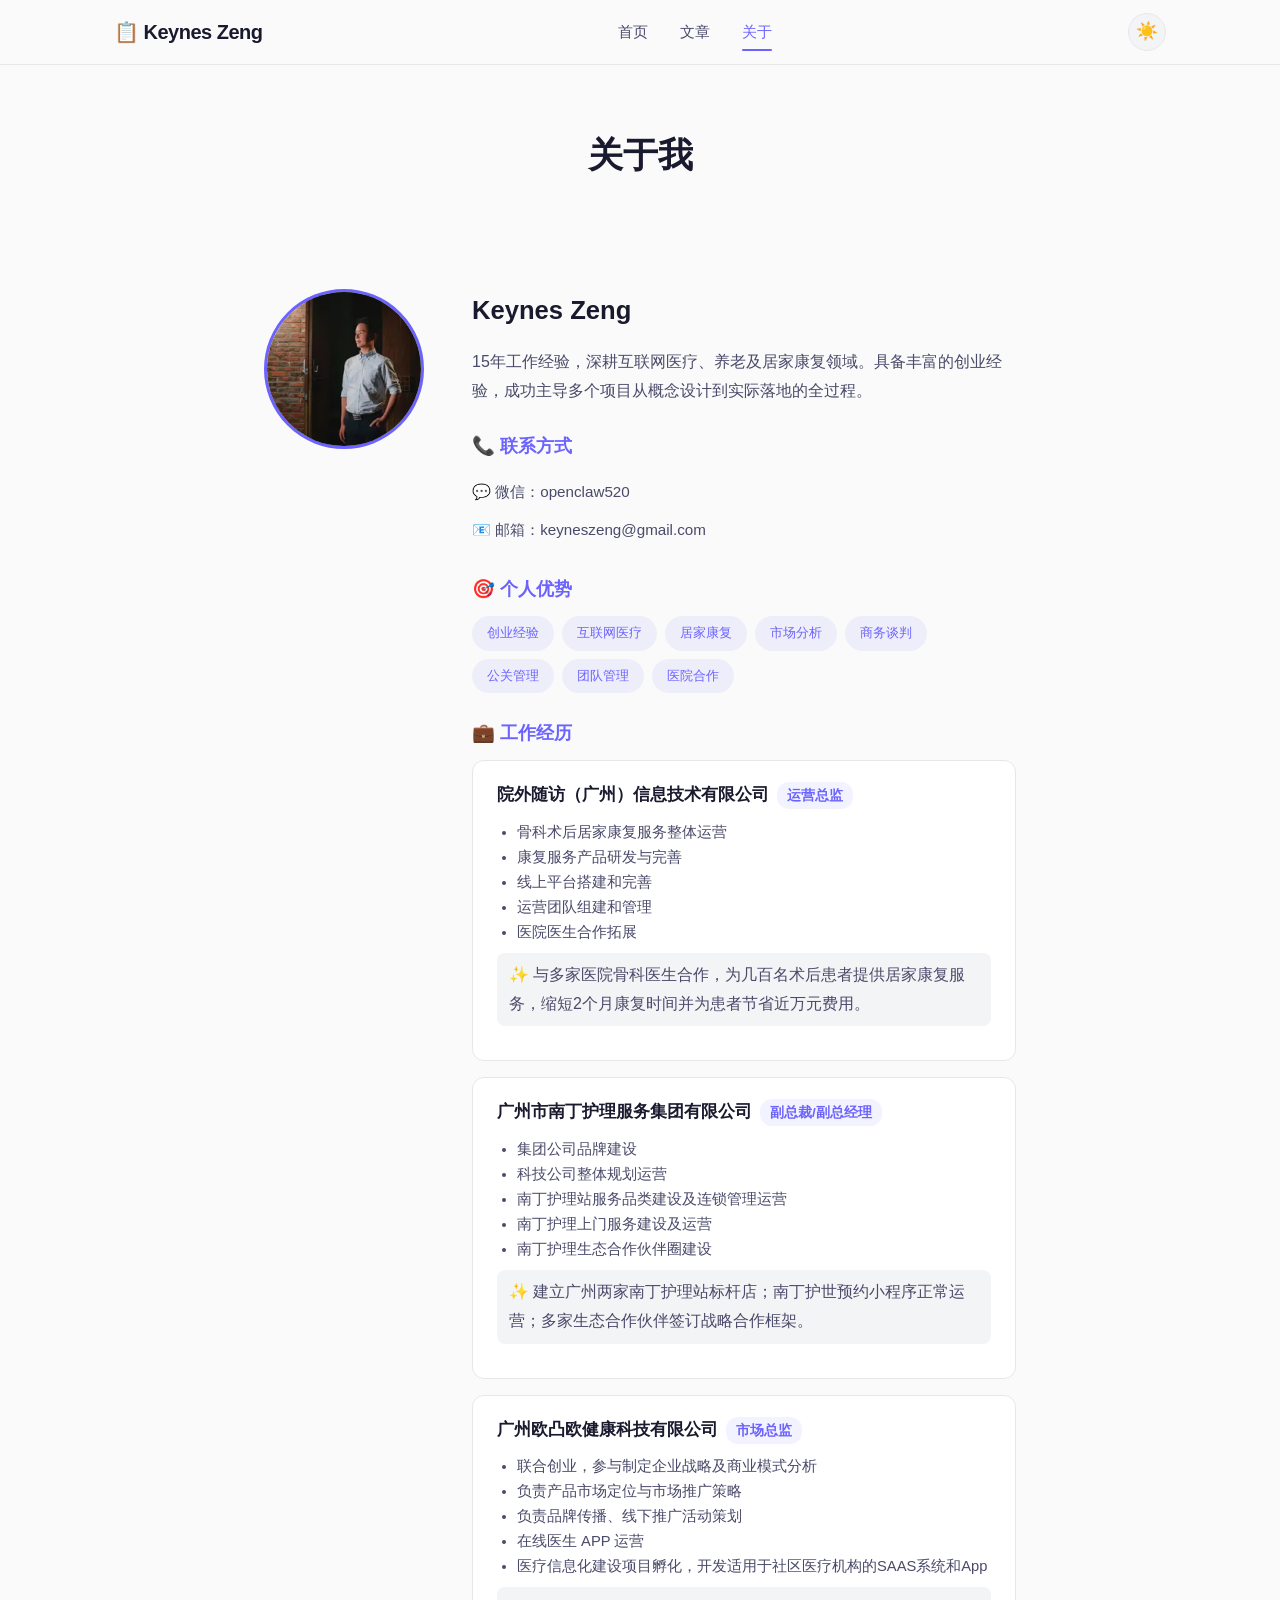
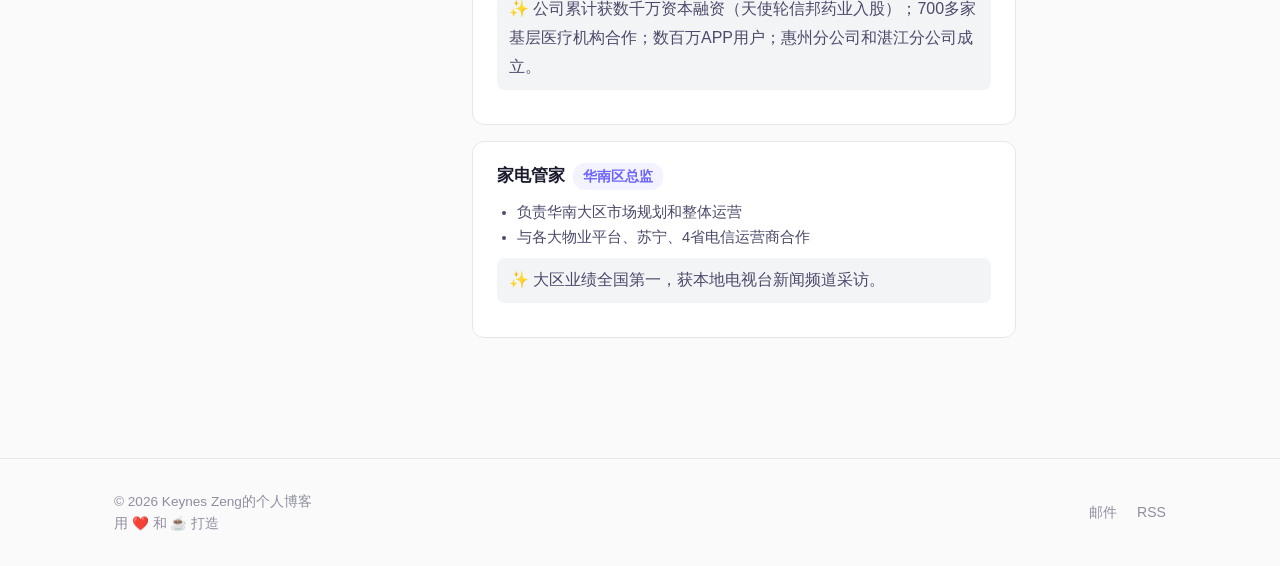
==== about.html @ 58625c30 "feat: 个人博客网站 v1.0 - 首页：Hero 区域 + 最新文章 + AI项目展示 - 文章列表页：标签筛选 + 分页 - 文章详情页：支持渲染文章正文 - 关于页：个人简介 + 工作经历 " ====
<!DOCTYPE html>
<html lang="zh-CN">
<head>
    <meta charset="UTF-8">
    <meta name="viewport" content="width=device-width, initial-scale=1.0">
    <title>关于 | Keynes Zeng的个人博客</title>
    <meta name="description" content="关于Keynes Zeng">
    <link rel="stylesheet" href="css/style.css">
</head>
<body>
    <header class="header">
        <div class="container header-inner">
            <a href="/" class="logo">📋 Keynes Zeng</a>
            <nav class="nav">
                <a href="/" class="nav-link">首页</a>
                <a href="/blog.html" class="nav-link">文章</a>
                <a href="/about.html" class="nav-link active">关于</a>
            </nav>
            <button id="themeToggle" class="theme-toggle" aria-label="切换主题">
                <span class="icon-sun">☀️</span>
                <span class="icon-moon">🌙</span>
            </button>
            <button class="mobile-menu-btn" id="mobileMenuBtn" aria-label="菜单">
                <span></span><span></span><span></span>
            </button>
        </div>
        <nav class="mobile-nav" id="mobileNav">
            <a href="/" class="nav-link">首页</a>
            <a href="/blog.html" class="nav-link">文章</a>
            <a href="/about.html" class="nav-link active">关于</a>
        </nav>
    </header>

    <section class="page-header">
        <div class="container">
            <h1>关于我</h1>
        </div>
    </section>

    <section class="section">
        <div class="container about-content">
            <div class="about-avatar">
                <img src="images/avatar.png" alt="Keynes Zeng" class="avatar-img">
            </div>
            <div class="about-text">
                <h2>Keynes Zeng</h2>
                <p>15年工作经验，深耕互联网医疗、养老及居家康复领域。具备丰富的创业经验，成功主导多个项目从概念设计到实际落地的全过程。</p>
                
                <h3>📞 联系方式</h3>
                <ul class="contact-list">
                    <li>💬 微信：openclaw520</li>
                    <li>📧 邮箱：keyneszeng@gmail.com</li>
                </ul>

                <h3>🎯 个人优势</h3>
                <div class="skills-list">
                    <span class="skill-tag">创业经验</span>
                    <span class="skill-tag">互联网医疗</span>
                    <span class="skill-tag">居家康复</span>
                    <span class="skill-tag">市场分析</span>
                    <span class="skill-tag">商务谈判</span>
                    <span class="skill-tag">公关管理</span>
                    <span class="skill-tag">团队管理</span>
                    <span class="skill-tag">医院合作</span>
                </div>

                <h3>💼 工作经历</h3>
                
                <div class="exp-item">
                    <div class="exp-header">
                        <strong>院外随访（广州）信息技术有限公司</strong>
                        <span class="exp-role">运营总监</span>
                    </div>
                    <ul class="exp-detail">
                        <li>骨科术后居家康复服务整体运营</li>
                        <li>康复服务产品研发与完善</li>
                        <li>线上平台搭建和完善</li>
                        <li>运营团队组建和管理</li>
                        <li>医院医生合作拓展</li>
                    </ul>
                    <p class="exp-result">✨ 与多家医院骨科医生合作，为几百名术后患者提供居家康复服务，缩短2个月康复时间并为患者节省近万元费用。</p>
                </div>

                <div class="exp-item">
                    <div class="exp-header">
                        <strong>广州市南丁护理服务集团有限公司</strong>
                        <span class="exp-role">副总裁/副总经理</span>
                    </div>
                    <ul class="exp-detail">
                        <li>集团公司品牌建设</li>
                        <li>科技公司整体规划运营</li>
                        <li>南丁护理站服务品类建设及连锁管理运营</li>
                        <li>南丁护理上门服务建设及运营</li>
                        <li>南丁护理生态合作伙伴圈建设</li>
                    </ul>
                    <p class="exp-result">✨ 建立广州两家南丁护理站标杆店；南丁护世预约小程序正常运营；多家生态合作伙伴签订战略合作框架。</p>
                </div>

                <div class="exp-item">
                    <div class="exp-header">
                        <strong>广州欧凸欧健康科技有限公司</strong>
                        <span class="exp-role">市场总监</span>
                    </div>
                    <ul class="exp-detail">
                        <li>联合创业，参与制定企业战略及商业模式分析</li>
                        <li>负责产品市场定位与市场推广策略</li>
                        <li>负责品牌传播、线下推广活动策划</li>
                        <li>在线医生 APP 运营</li>
                        <li>医疗信息化建设项目孵化，开发适用于社区医疗机构的SAAS系统和App</li>
                    </ul>
                    <p class="exp-result">✨ 公司累计获数千万资本融资（天使轮信邦药业入股）；700多家基层医疗机构合作；数百万APP用户；惠州分公司和湛江分公司成立。</p>
                </div>

                <div class="exp-item">
                    <div class="exp-header">
                        <strong>家电管家</strong>
                        <span class="exp-role">华南区总监</span>
                    </div>
                    <ul class="exp-detail">
                        <li>负责华南大区市场规划和整体运营</li>
                        <li>与各大物业平台、苏宁、4省电信运营商合作</li>
                    </ul>
                    <p class="exp-result">✨ 大区业绩全国第一，获本地电视台新闻频道采访。</p>
                </div>
            </div>
        </div>
    </section>

    <footer class="footer">
        <div class="container footer-inner">
            <div class="footer-info">
                <p>© <span id="year"></span> Keynes Zeng的个人博客</p>
                <p>用 ❤️ 和 ☕ 打造</p>
            </div>
            <div class="footer-links">
                <a href="mailto:keyneszeng@gmail.com">邮件</a>
                <a href="#">RSS</a>
            </div>
        </div>
    </footer>

    <script src="js/main.js"></script>
</body>
</html>
---- css/style.css ----
/* ===== CSS 变量 & 重置 ===== */
:root {
  --bg-primary: #fafafa;
  --bg-secondary: #ffffff;
  --bg-alt: #f3f4f6;
  --text-primary: #1a1a2e;
  --text-secondary: #4a4a6a;
  --text-muted: #8e8ea0;
  --accent: #6c63ff;
  --accent-hover: #5a52e0;
  --accent-light: rgba(108, 99, 255, 0.08);
  --border: #e5e7eb;
  --card-shadow: 0 1px 3px rgba(0,0,0,0.06), 0 1px 2px rgba(0,0,0,0.04);
  --card-shadow-hover: 0 4px 20px rgba(0,0,0,0.08);
  --radius: 12px;
  --radius-sm: 8px;
  --max-width: 800px;
  --max-width-wide: 1100px;
  --font-sans: -apple-system, BlinkMacSystemFont, "Segoe UI", "PingFang SC", "Hiragino Sans GB", "Microsoft YaHei", sans-serif;
  --font-mono: "SF Mono", "Fira Code", "Cascadia Code", monospace;
  --transition: 0.25s cubic-bezier(0.4, 0, 0.2, 1);
}

/* 暗色模式 */
[data-theme="dark"] {
  --bg-primary: #0f0f23;
  --bg-secondary: #1a1a35;
  --bg-alt: #222244;
  --text-primary: #e8e8f0;
  --text-secondary: #b0b0c8;
  --text-muted: #6e6e8a;
  --accent: #8b83ff;
  --accent-hover: #a09aff;
  --accent-light: rgba(139, 131, 255, 0.12);
  --border: #2d2d50;
  --card-shadow: 0 1px 3px rgba(0,0,0,0.2);
  --card-shadow-hover: 0 4px 20px rgba(0,0,0,0.35);
}

*, *::before, *::after {
  margin: 0;
  padding: 0;
  box-sizing: border-box;
}

html {
  scroll-behavior: smooth;
}

body {
  font-family: var(--font-sans);
  background: var(--bg-primary);
  color: var(--text-primary);
  line-height: 1.7;
  transition: background var(--transition), color var(--transition);
  -webkit-font-smoothing: antialiased;
}

a {
  color: var(--accent);
  text-decoration: none;
  transition: color var(--transition);
}
a:hover { color: var(--accent-hover); }

img { max-width: 100%; height: auto; }

.container {
  max-width: var(--max-width-wide);
  margin: 0 auto;
  padding: 0 24px;
}

/* ===== 导航栏 ===== */
.header {
  position: sticky;
  top: 0;
  z-index: 100;
  background: rgba(250, 250, 250, 0.8);
  backdrop-filter: blur(12px);
  -webkit-backdrop-filter: blur(12px);
  border-bottom: 1px solid var(--border);
  transition: background var(--transition), border-color var(--transition);
}
[data-theme="dark"] .header {
  background: rgba(15, 15, 35, 0.8);
}

.header-inner {
  display: flex;
  align-items: center;
  justify-content: space-between;
  height: 64px;
}

.logo {
  font-size: 1.25rem;
  font-weight: 700;
  color: var(--text-primary) !important;
  letter-spacing: -0.5px;
}
.logo:hover { color: var(--accent) !important; }

.nav { display: flex; gap: 32px; }
.nav-link {
  color: var(--text-secondary) !important;
  font-size: 0.938rem;
  font-weight: 500;
  position: relative;
  padding: 4px 0;
}
.nav-link::after {
  content: '';
  position: absolute;
  bottom: -2px;
  left: 0;
  width: 0;
  height: 2px;
  background: var(--accent);
  transition: width var(--transition);
  border-radius: 1px;
}
.nav-link:hover { color: var(--accent) !important; }
.nav-link:hover::after { width: 100%; }
.nav-link.active { color: var(--accent) !important; }
.nav-link.active::after { width: 100%; }

.theme-toggle {
  background: var(--bg-alt);
  border: 1px solid var(--border);
  border-radius: 50%;
  width: 38px;
  height: 38px;
  display: flex;
  align-items: center;
  justify-content: center;
  cursor: pointer;
  font-size: 1.1rem;
  transition: all var(--transition);
  color: var(--text-primary);
}
.theme-toggle:hover {
  border-color: var(--accent);
  background: var(--accent-light);
}
.icon-sun, .icon-moon { line-height: 1; }
[data-theme="dark"] .icon-sun { display: none; }
[data-theme="light"] .icon-moon { display: none; }

.mobile-menu-btn {
  display: none;
  background: none;
  border: none;
  cursor: pointer;
  padding: 8px;
  flex-direction: column;
  gap: 4px;
}
.mobile-menu-btn span {
  display: block;
  width: 22px;
  height: 2px;
  background: var(--text-primary);
  border-radius: 2px;
  transition: all var(--transition);
}
.mobile-nav {
  display: none;
  padding: 16px 24px 20px;
  border-bottom: 1px solid var(--border);
  background: var(--bg-secondary);
}
.mobile-nav .nav-link {
  display: block;
  padding: 10px 0;
  font-size: 1rem;
}

/* ===== Hero ===== */
.hero {
  padding: 80px 0 60px;
  position: relative;
  overflow: hidden;
}
.hero::before {
  content: '';
  position: absolute;
  top: -40%;
  right: -20%;
  width: 500px;
  height: 500px;
  background: radial-gradient(circle, var(--accent-light) 0%, transparent 70%);
  pointer-events: none;
}
.hero .container {
  display: flex;
  align-items: center;
  gap: 60px;
}
.hero-content { flex: 1; }
.hero-title {
  font-size: 2.75rem;
  font-weight: 800;
  line-height: 1.2;
  margin-bottom: 12px;
  letter-spacing: -1px;
}
.hero-subtitle {
  font-size: 1.2rem;
  color: var(--accent);
  font-weight: 600;
  margin-bottom: 8px;
}
.hero-desc {
  font-size: 1.05rem;
  color: var(--text-muted);
  margin-bottom: 28px;
}
.hero-actions { display: flex; gap: 12px; }
.hero-visual { flex: 1; min-width: 0; }

.hero-code-block {
  background: var(--bg-secondary);
  border: 1px solid var(--border);
  border-radius: var(--radius);
  padding: 24px;
  box-shadow: var(--card-shadow);
}
.hero-code-block pre {
  font-family: var(--font-mono);
  font-size: 0.85rem;
  line-height: 1.8;
  overflow-x: auto;
  color: var(--text-secondary);
}
.code-comment { color: #6a9955; }
.code-keyword { color: #569cd6; }
.code-string { color: #ce9178; }
.code-fn { color: #dcdcaa; }
.code-built { color: #4ec9b0; }

/* ===== 按钮 ===== */
.btn {
  display: inline-flex;
  align-items: center;
  gap: 8px;
  padding: 12px 24px;
  border-radius: var(--radius-sm);
  font-size: 0.938rem;
  font-weight: 600;
  cursor: pointer;
  transition: all var(--transition);
  border: 2px solid transparent;
}
.btn-primary {
  background: var(--accent);
  color: #fff !important;
}
.btn-primary:hover {
  background: var(--accent-hover);
  transform: translateY(-1px);
  box-shadow: 0 4px 12px rgba(108, 99, 255, 0.3);
}
.btn-outline {
  border-color: var(--border);
  color: var(--text-primary) !important;
  background: transparent;
}
.btn-outline:hover {
  border-color: var(--accent);
  color: var(--accent) !important;
}

/* ===== 通用 Section ===== */
.section {
  padding: 64px 0;
}
.section-alt { background: var(--bg-alt); }

.section-header {
  display: flex;
  align-items: center;
  justify-content: space-between;
  margin-bottom: 36px;
}
.section-title {
  font-size: 1.625rem;
  font-weight: 700;
  position: relative;
}
.section-title::before {
  content: '';
  display: inline-block;
  width: 4px;
  height: 24px;
  background: var(--accent);
  border-radius: 2px;
  margin-right: 12px;
  vertical-align: middle;
}
.section-more {
  font-size: 0.9rem;
  font-weight: 500;
  color: var(--accent);
}

/* ===== 文章卡片 ===== */
.posts-grid {
  display: grid;
  grid-template-columns: repeat(auto-fill, minmax(340px, 1fr));
  gap: 24px;
}

.post-card {
  background: var(--bg-secondary);
  border: 1px solid var(--border);
  border-radius: var(--radius);
  padding: 28px;
  box-shadow: var(--card-shadow);
  transition: all var(--transition);
  display: flex;
  flex-direction: column;
}
.post-card:hover {
  transform: translateY(-3px);
  box-shadow: var(--card-shadow-hover);
  border-color: var(--accent);
}

.post-tags {
  display: flex;
  flex-wrap: wrap;
  gap: 6px;
  margin-bottom: 12px;
}
.post-tag {
  display: inline-block;
  padding: 3px 10px;
  border-radius: 20px;
  font-size: 0.78rem;
  font-weight: 500;
  background: var(--accent-light);
  color: var(--accent);
}
.post-date {
  font-size: 0.82rem;
  color: var(--text-muted);
  margin-bottom: 10px;
}
.post-card h3 {
  font-size: 1.2rem;
  font-weight: 700;
  margin-bottom: 10px;
  line-height: 1.4;
}
.post-card h3 a {
  color: var(--text-primary) !important;
}
.post-card h3 a:hover { color: var(--accent) !important; }
.post-excerpt {
  color: var(--text-secondary);
  font-size: 0.92rem;
  line-height: 1.6;
  margin-bottom: 16px;
  flex: 1;
}
.post-read-more {
  font-size: 0.88rem;
  font-weight: 600;
  color: var(--accent);
  align-self: flex-start;
}

/* ===== 文章详情页 ===== */
.post-article {
  max-width: var(--max-width);
  margin: 0 auto;
}
.post-article-header {
  text-align: center;
  margin-bottom: 48px;
}
.post-article-header h1 {
  font-size: 2.2rem;
  font-weight: 800;
  line-height: 1.3;
  margin-bottom: 16px;
  letter-spacing: -0.5px;
}
.post-article-header .post-meta {
  display: flex;
  justify-content: center;
  gap: 16px;
  color: var(--text-muted);
  font-size: 0.9rem;
}
.post-article-body {
  font-size: 1.05rem;
  line-height: 1.85;
  color: var(--text-secondary);
}
.post-article-body h2 {
  font-size: 1.5rem;
  margin: 36px 0 16px;
  color: var(--text-primary);
}
.post-article-body h3 {
  font-size: 1.25rem;
  margin: 28px 0 12px;
  color: var(--text-primary);
}
.post-article-body p {
  margin-bottom: 20px;
}
.post-article-body ul, .post-article-body ol {
  margin: 12px 0 20px 24px;
}
.post-article-body li { margin-bottom: 6px; }
.post-article-body blockquote {
  border-left: 4px solid var(--accent);
  padding: 12px 20px;
  margin: 24px 0;
  background: var(--accent-light);
  border-radius: 0 var(--radius-sm) var(--radius-sm) 0;
  color: var(--text-secondary);
}
.post-article-body table {
  width: 100%;
  border-collapse: collapse;
  margin: 20px 0;
  font-size: 0.92rem;
}
.post-article-body th,
.post-article-body td {
  border: 1px solid var(--border);
  padding: 10px 14px;
  text-align: left;
}
.post-article-body th {
  background: var(--bg-alt);
  font-weight: 600;
  color: var(--text-primary);
}
.post-article-body td {
  color: var(--text-secondary);
}
.post-article-body tr:nth-child(even) td {
  background: var(--bg-alt);
}
.post-article-body ol {
  margin: 12px 0 20px 24px;
  list-style-type: decimal;
}
.post-article-body pre {
  background: var(--bg-alt);
  border: 1px solid var(--border);
  border-radius: var(--radius-sm);
  padding: 20px;
  overflow-x: auto;
  margin: 20px 0;
  font-family: var(--font-mono);
  font-size: 0.88rem;
  line-height: 1.7;
  color: var(--text-primary);
}
.post-article-body code {
  font-family: var(--font-mono);
  font-size: 0.88em;
  background: var(--accent-light);
  padding: 2px 6px;
  border-radius: 4px;
}
.post-article-body pre code {
  background: none;
  padding: 0;
}

/* ===== 分类卡片 ===== */
.categories-grid {
  display: grid;
  grid-template-columns: repeat(auto-fill, minmax(220px, 1fr));
  gap: 20px;
}
.category-card {
  background: var(--bg-secondary);
  border: 1px solid var(--border);
  border-radius: var(--radius);
  padding: 28px 24px;
  text-align: center;
  transition: all var(--transition);
  color: var(--text-primary) !important;
  display: block;
}
.category-card:hover {
  transform: translateY(-3px);
  box-shadow: var(--card-shadow-hover);
  border-color: var(--accent);
  color: var(--text-primary) !important;
}
.category-icon {
  font-size: 2rem;
  margin-bottom: 12px;
}
.category-card h3 {
  font-size: 1.1rem;
  font-weight: 700;
  margin-bottom: 6px;
}
.category-card p {
  font-size: 0.85rem;
  color: var(--text-muted);
}

/* ===== 关于页面 ===== */
.page-header {
  padding: 60px 0 20px;
  text-align: center;
}
.page-header h1 {
  font-size: 2.2rem;
  font-weight: 800;
}

.about-content {
  display: flex;
  gap: 48px;
  max-width: var(--max-width);
  margin: 0 auto;
  padding-top: 20px;
}
.about-avatar { flex-shrink: 0; }
.avatar-placeholder {
  width: 160px;
  height: 160px;
  border-radius: 50%;
  background: var(--accent-light);
  display: flex;
  align-items: center;
  justify-content: center;
  font-size: 3.5rem;
  border: 3px solid var(--accent);
}
.avatar-img {
  width: 160px;
  height: 160px;
  border-radius: 50%;
  object-fit: cover;
  border: 3px solid var(--accent);
}

/* 工作经历卡片 */
.exp-item {
  background: var(--bg-secondary);
  border: 1px solid var(--border);
  border-radius: var(--radius);
  padding: 20px 24px;
  margin-bottom: 16px;
  transition: all var(--transition);
}
.exp-item:hover {
  border-color: var(--accent);
  box-shadow: var(--card-shadow-hover);
}
.exp-header {
  display: flex;
  flex-wrap: wrap;
  align-items: baseline;
  gap: 8px;
  margin-bottom: 10px;
}
.exp-header strong {
  font-size: 1.05rem;
  color: var(--text-primary);
}
.exp-role {
  font-size: 0.85rem;
  color: var(--accent);
  font-weight: 600;
  padding: 2px 10px;
  background: var(--accent-light);
  border-radius: 12px;
}
.exp-date {
  font-size: 0.82rem;
  color: var(--text-muted);
  margin-left: auto;
}
.exp-detail {
  list-style: disc;
  padding-left: 20px;
  margin: 8px 0;
}
.exp-detail li {
  color: var(--text-secondary);
  font-size: 0.92rem;
  line-height: 1.7;
}
.exp-result {
  color: var(--text-secondary);
  font-size: 0.9rem;
  margin-top: 6px;
  padding: 8px 12px;
  background: var(--bg-alt);
  border-radius: var(--radius-sm);
}

/* ===== AI项目之旅 ===== */
.ai-projects {
  display: grid;
  grid-template-columns: repeat(auto-fill, minmax(300px, 1fr));
  gap: 20px;
}
.ai-project-card {
  background: var(--bg-secondary);
  border: 1px solid var(--border);
  border-radius: var(--radius);
  padding: 24px;
  transition: all var(--transition);
  display: flex;
  flex-direction: column;
}
.ai-project-card:hover {
  transform: translateY(-3px);
  box-shadow: var(--card-shadow-hover);
  border-color: var(--accent);
}
.ai-project-header {
  display: flex;
  align-items: center;
  gap: 12px;
  margin-bottom: 14px;
}
.ai-project-icon {
  width: 44px;
  height: 44px;
  border-radius: 10px;
  background: var(--accent-light);
  display: flex;
  align-items: center;
  justify-content: center;
  font-size: 1.3rem;
  flex-shrink: 0;
}
.ai-project-header h3 {
  font-size: 1rem;
  font-weight: 700;
  line-height: 1.3;
  color: var(--text-primary);
}
.ai-project-desc {
  color: var(--text-secondary);
  font-size: 0.88rem;
  line-height: 1.6;
  margin-bottom: 14px;
  flex: 1;
}
.ai-project-tools {
  display: flex;
  flex-wrap: wrap;
  gap: 5px;
}
.ai-project-tool {
  font-size: 0.75rem;
  padding: 2px 10px;
  border-radius: 12px;
  background: var(--bg-alt);
  color: var(--text-muted);
  border: 1px solid var(--border);
}
.ai-video-btn {
  margin-top: 14px;
  padding: 8px 18px;
  border: 1px solid var(--accent);
  border-radius: var(--radius-sm);
  background: var(--accent-light);
  color: var(--accent);
  font-size: 0.85rem;
  font-weight: 600;
  cursor: pointer;
  transition: all var(--transition);
  align-self: flex-start;
}
.ai-video-btn:hover {
  background: var(--accent);
  color: #fff;
}

/* ===== 视频弹窗 ===== */
.video-modal {
  position: fixed;
  inset: 0;
  z-index: 1000;
  background: rgba(0, 0, 0, 0.85);
  backdrop-filter: blur(8px);
  -webkit-backdrop-filter: blur(8px);
  display: none;
  align-items: center;
  justify-content: center;
  padding: 40px 20px;
}
.video-modal.active {
  display: flex;
}
.video-modal-content {
  position: relative;
  max-width: 900px;
  width: 100%;
  max-height: 90vh;
  border-radius: var(--radius);
  overflow: hidden;
  background: var(--bg-secondary);
  box-shadow: 0 8px 40px rgba(0, 0, 0, 0.5);
}
.video-modal-close {
  position: absolute;
  top: 10px;
  right: 16px;
  z-index: 10;
  width: 40px;
  height: 40px;
  border: none;
  border-radius: 50%;
  background: rgba(0, 0, 0, 0.7);
  color: #fff;
  font-size: 1.5rem;
  cursor: pointer;
  display: flex;
  align-items: center;
  justify-content: center;
  transition: background var(--transition);
}
.video-modal-close:hover {
  background: rgba(0, 0, 0, 0.9);
}
#modalVideo {
  width: 100%;
  display: block;
  max-height: 80vh;
}
@media (max-width: 600px) {
  #modalVideo {
    max-height: 60vh;
  }
  .video-modal-content {
    border-radius: 0;
  }
}
.about-text { flex: 1; }
.about-text h2 {
  font-size: 1.6rem;
  margin-bottom: 16px;
}
.about-text h3 {
  font-size: 1.15rem;
  margin: 24px 0 12px;
  color: var(--accent);
}
.about-text p {
  color: var(--text-secondary);
  margin-bottom: 14px;
  font-size: 1rem;
  line-height: 1.8;
}

.skills-list {
  display: flex;
  flex-wrap: wrap;
  gap: 8px;
}
.skill-tag {
  padding: 5px 14px;
  border-radius: 20px;
  font-size: 0.82rem;
  font-weight: 500;
  background: var(--accent-light);
  color: var(--accent);
  border: 1px solid transparent;
  transition: all var(--transition);
}
.skill-tag:hover {
  border-color: var(--accent);
}

.contact-list {
  list-style: none;
  padding: 0;
}
.contact-list li {
  padding: 6px 0;
  color: var(--text-secondary);
  font-size: 0.95rem;
}

/* ===== 标签筛选 ===== */
.tag-filters {
  display: flex;
  justify-content: center;
  gap: 10px;
  margin-top: 20px;
  flex-wrap: wrap;
}
.tag-btn {
  padding: 7px 18px;
  border-radius: 20px;
  border: 1px solid var(--border);
  background: var(--bg-secondary);
  color: var(--text-secondary);
  cursor: pointer;
  font-size: 0.88rem;
  font-weight: 500;
  transition: all var(--transition);
}
.tag-btn:hover {
  border-color: var(--accent);
  color: var(--accent);
}
.tag-btn.active {
  background: var(--accent);
  color: #fff;
  border-color: var(--accent);
}

/* ===== 分页 ===== */
.pagination {
  display: flex;
  justify-content: center;
  gap: 8px;
  margin-top: 40px;
}
.page-btn {
  width: 38px;
  height: 38px;
  border-radius: var(--radius-sm);
  border: 1px solid var(--border);
  background: var(--bg-secondary);
  color: var(--text-secondary);
  cursor: pointer;
  font-size: 0.9rem;
  font-weight: 500;
  transition: all var(--transition);
  display: flex;
  align-items: center;
  justify-content: center;
}
.page-btn:hover:not(.active):not(.disabled) {
  border-color: var(--accent);
  color: var(--accent);
}
.page-btn.active {
  background: var(--accent);
  color: #fff;
  border-color: var(--accent);
}
.page-btn.disabled {
  opacity: 0.4;
  cursor: not-allowed;
}

/* ===== 页脚 ===== */
.footer {
  border-top: 1px solid var(--border);
  padding: 32px 0;
  margin-top: 40px;
}
.footer-inner {
  display: flex;
  justify-content: space-between;
  align-items: center;
}
.footer-info p {
  color: var(--text-muted);
  font-size: 0.85rem;
  line-height: 1.6;
}
.footer-links {
  display: flex;
  gap: 20px;
}
.footer-links a {
  color: var(--text-muted) !important;
  font-size: 0.88rem;
}
.footer-links a:hover { color: var(--accent) !important; }

/* ===== 响应式 ===== */
@media (max-width: 768px) {
  .nav { display: none; }
  .mobile-menu-btn { display: flex; }
  .mobile-nav.open { display: block; }

  .hero { padding: 48px 0 40px; }
  .hero .container { flex-direction: column; gap: 32px; }
  .hero-title { font-size: 2rem; }
  .hero-visual { width: 100%; }
  .hero-actions { flex-wrap: wrap; }

  .posts-grid { grid-template-columns: 1fr; }
  .categories-grid { grid-template-columns: repeat(2, 1fr); }

  .about-content { flex-direction: column; align-items: center; text-align: center; }

  .page-header h1 { font-size: 1.8rem; }
  .post-article-header h1 { font-size: 1.6rem; }

  .footer-inner { flex-direction: column; gap: 12px; text-align: center; }

  .section-title { font-size: 1.35rem; }
}

@media (max-width: 480px) {
  .categories-grid { grid-template-columns: 1fr; }
  .container { padding: 0 16px; }
  .hero-title { font-size: 1.7rem; }
}
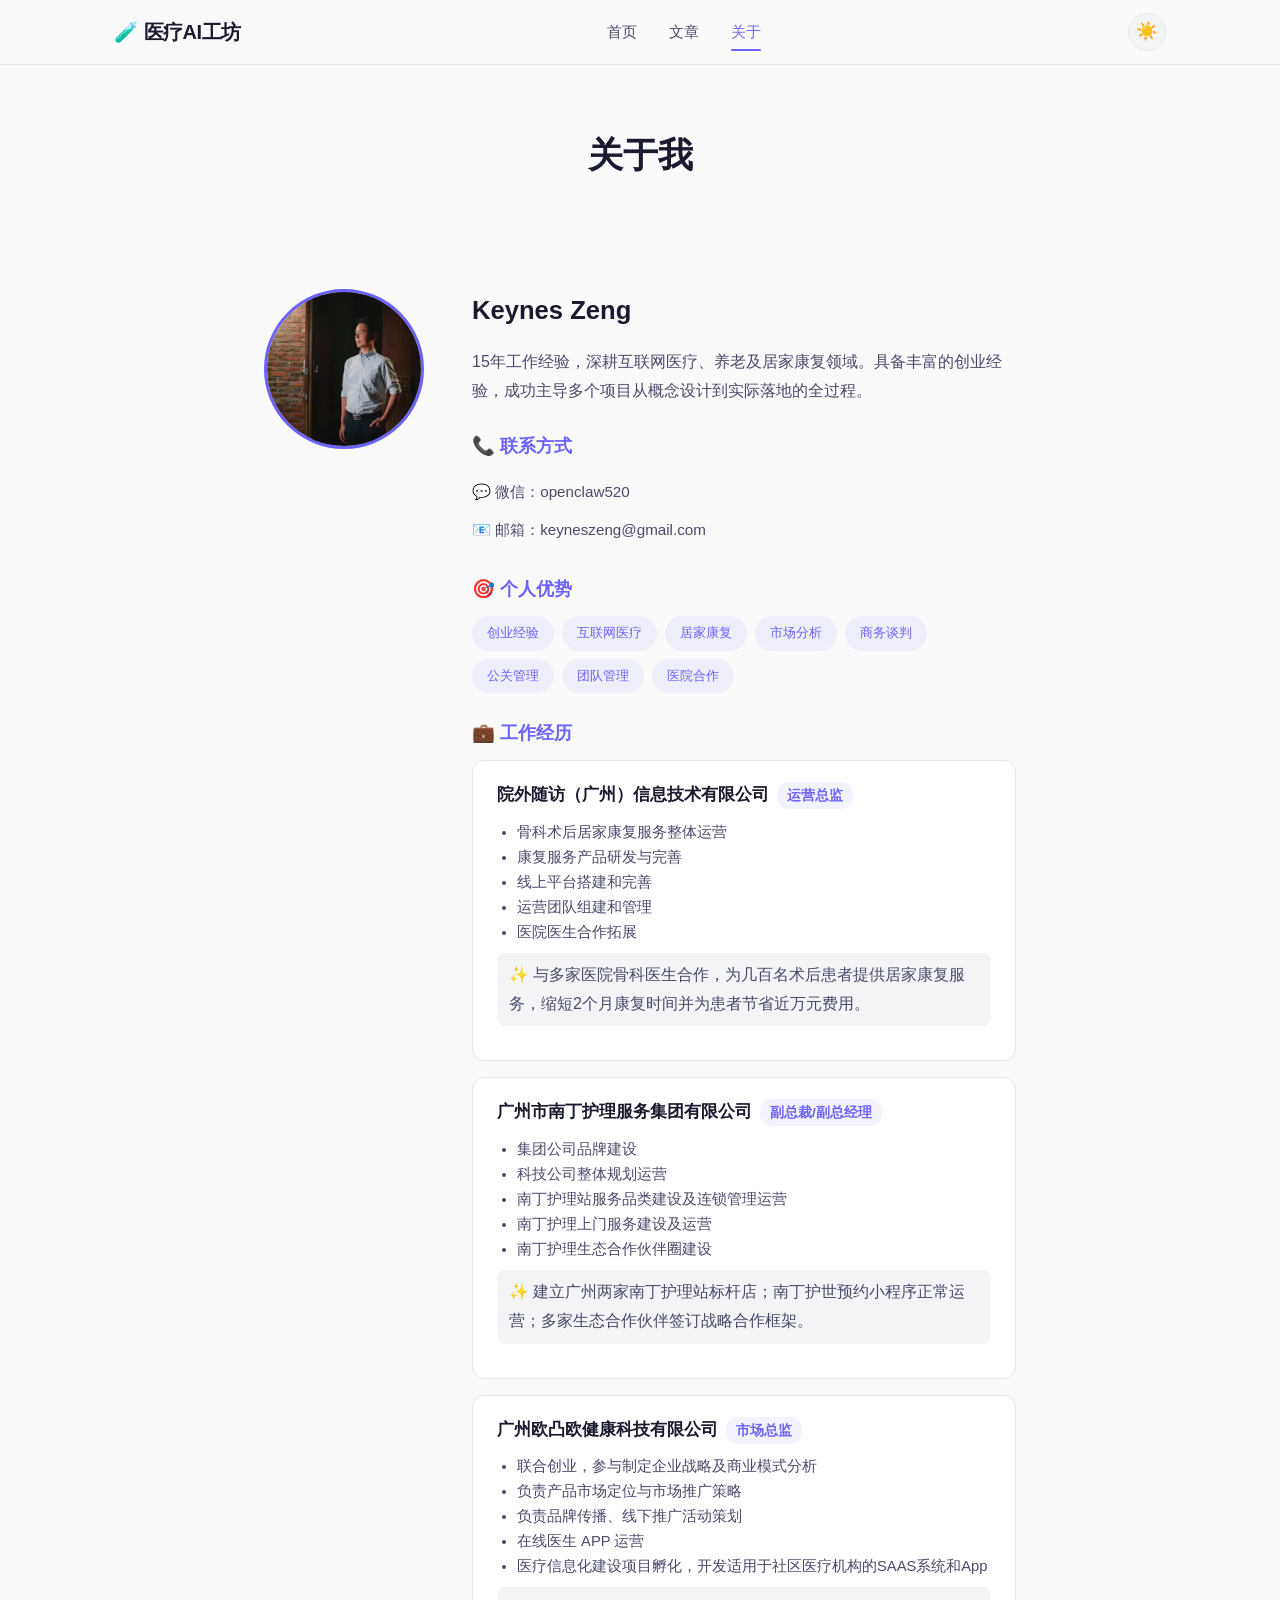
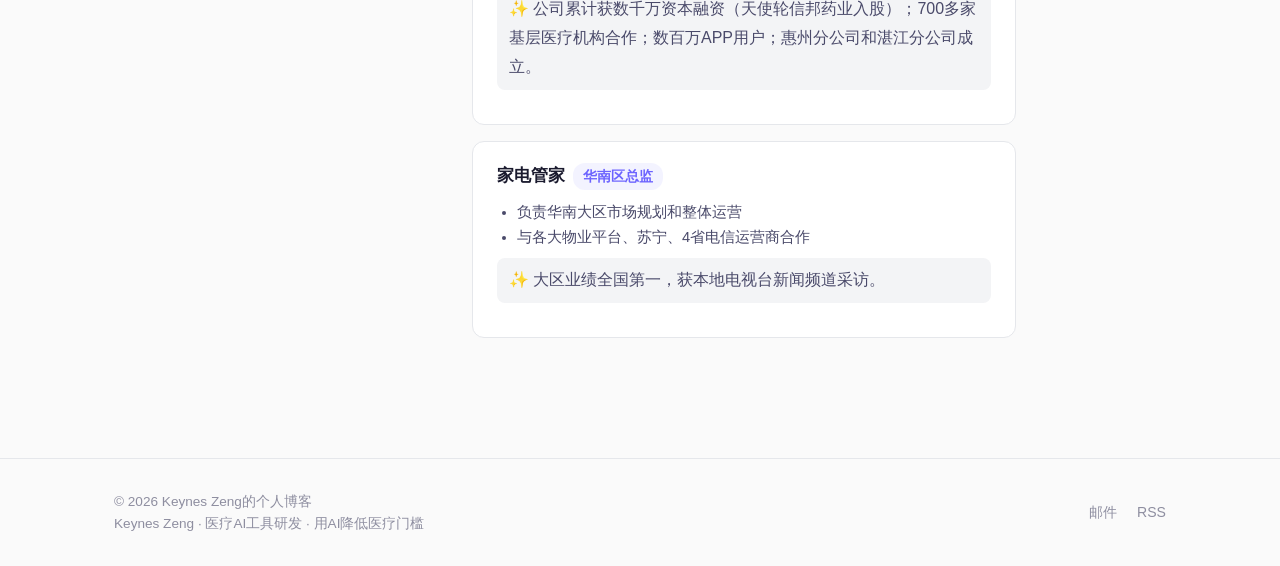
==== commit b95215d0: "feat: 博客格调全面升级 - 从个人博客焕新为医疗AI工坊" ====
--- a/about.html
+++ b/about.html
@@ -3,14 +3,33 @@
 <head>
     <meta charset="UTF-8">
     <meta name="viewport" content="width=device-width, initial-scale=1.0">
-    <title>关于 | Keynes Zeng的个人博客</title>
-    <meta name="description" content="关于Keynes Zeng">
+    <title>关于我 | 医疗AI工坊</title>
+        <meta name="description" content="Keynes Zeng - 医疗AI工具研发者。已打造USB-OpenMed病历脱敏系统、执医24项AI评分框架，持续探索AI+医疗应用。">
+        <meta name="keywords" content="Keynes Zeng, 医疗AI工具, USB-OpenMed, 执医24项AI评分, 医疗AI研发, 病历脱敏, AI临床技能评估">
+    <meta name="author" content="Keynes Zeng">
+    <meta name="language" content="zh-CN">
+    
+    <!-- Open Graph / 社交媒体 -->
+    <meta property="og:type" content="profile">
+    <meta property="og:url" content="https://keyneszeng.github.io/keyneszeng/about.html">
+    <meta property="og:title" content="关于我 | 医疗AI工坊">
+        <meta property="og:description" content="Keynes Zeng - 医疗AI工具研发者。已打造USB-OpenMed病历脱敏系统、执医24项AI评分框架">
+        <meta property="og:site_name" content="医疗AI工坊">
+    <meta property="profile:first_name" content="Keynes">
+    <meta property="profile:last_name" content="Zeng">
+    
+    <!-- Twitter Card -->
+    <meta name="twitter:card" content="summary">
+    <meta name="twitter:url" content="https://keyneszeng.github.io/keyneszeng/about.html">
+    <meta name="twitter:title" content="关于我 | 医疗AI工坊">
+    <meta name="twitter:description" content="Keynes Zeng - 医疗AI工具研发者。已打造USB-OpenMed病历脱敏系统、执医24项AI评分框架">
+    
     <link rel="stylesheet" href="css/style.css">
 </head>
 <body>
     <header class="header">
         <div class="container header-inner">
-            <a href="/" class="logo">📋 Keynes Zeng</a>
+            <a href="/" class="logo">🧪 医疗AI工坊</a>
             <nav class="nav">
                 <a href="/" class="nav-link">首页</a>
                 <a href="/blog.html" class="nav-link">文章</a>
@@ -130,7 +149,7 @@
         <div class="container footer-inner">
             <div class="footer-info">
                 <p>© <span id="year"></span> Keynes Zeng的个人博客</p>
-                <p>用 ❤️ 和 ☕ 打造</p>
+                <p>Keynes Zeng · 医疗AI工具研发 · 用AI降低医疗门槛</p>
             </div>
             <div class="footer-links">
                 <a href="mailto:keyneszeng@gmail.com">邮件</a>
--- a/css/style.css
+++ b/css/style.css
@@ -684,6 +684,27 @@
   background: var(--accent);
   color: #fff;
 }
+.ai-project-link {
+  margin-top: 14px;
+  display: inline-flex;
+  align-items: center;
+  gap: 4px;
+  padding: 8px 18px;
+  border-radius: var(--radius-sm);
+  background: var(--bg-alt);
+  color: var(--text);
+  font-size: 0.85rem;
+  font-weight: 600;
+  text-decoration: none;
+  border: 1px solid var(--border);
+  transition: all var(--transition);
+  align-self: flex-start;
+}
+.ai-project-link:hover {
+  background: var(--accent);
+  color: #fff;
+  border-color: var(--accent);
+}
 
 /* ===== 视频弹窗 ===== */
 .video-modal {
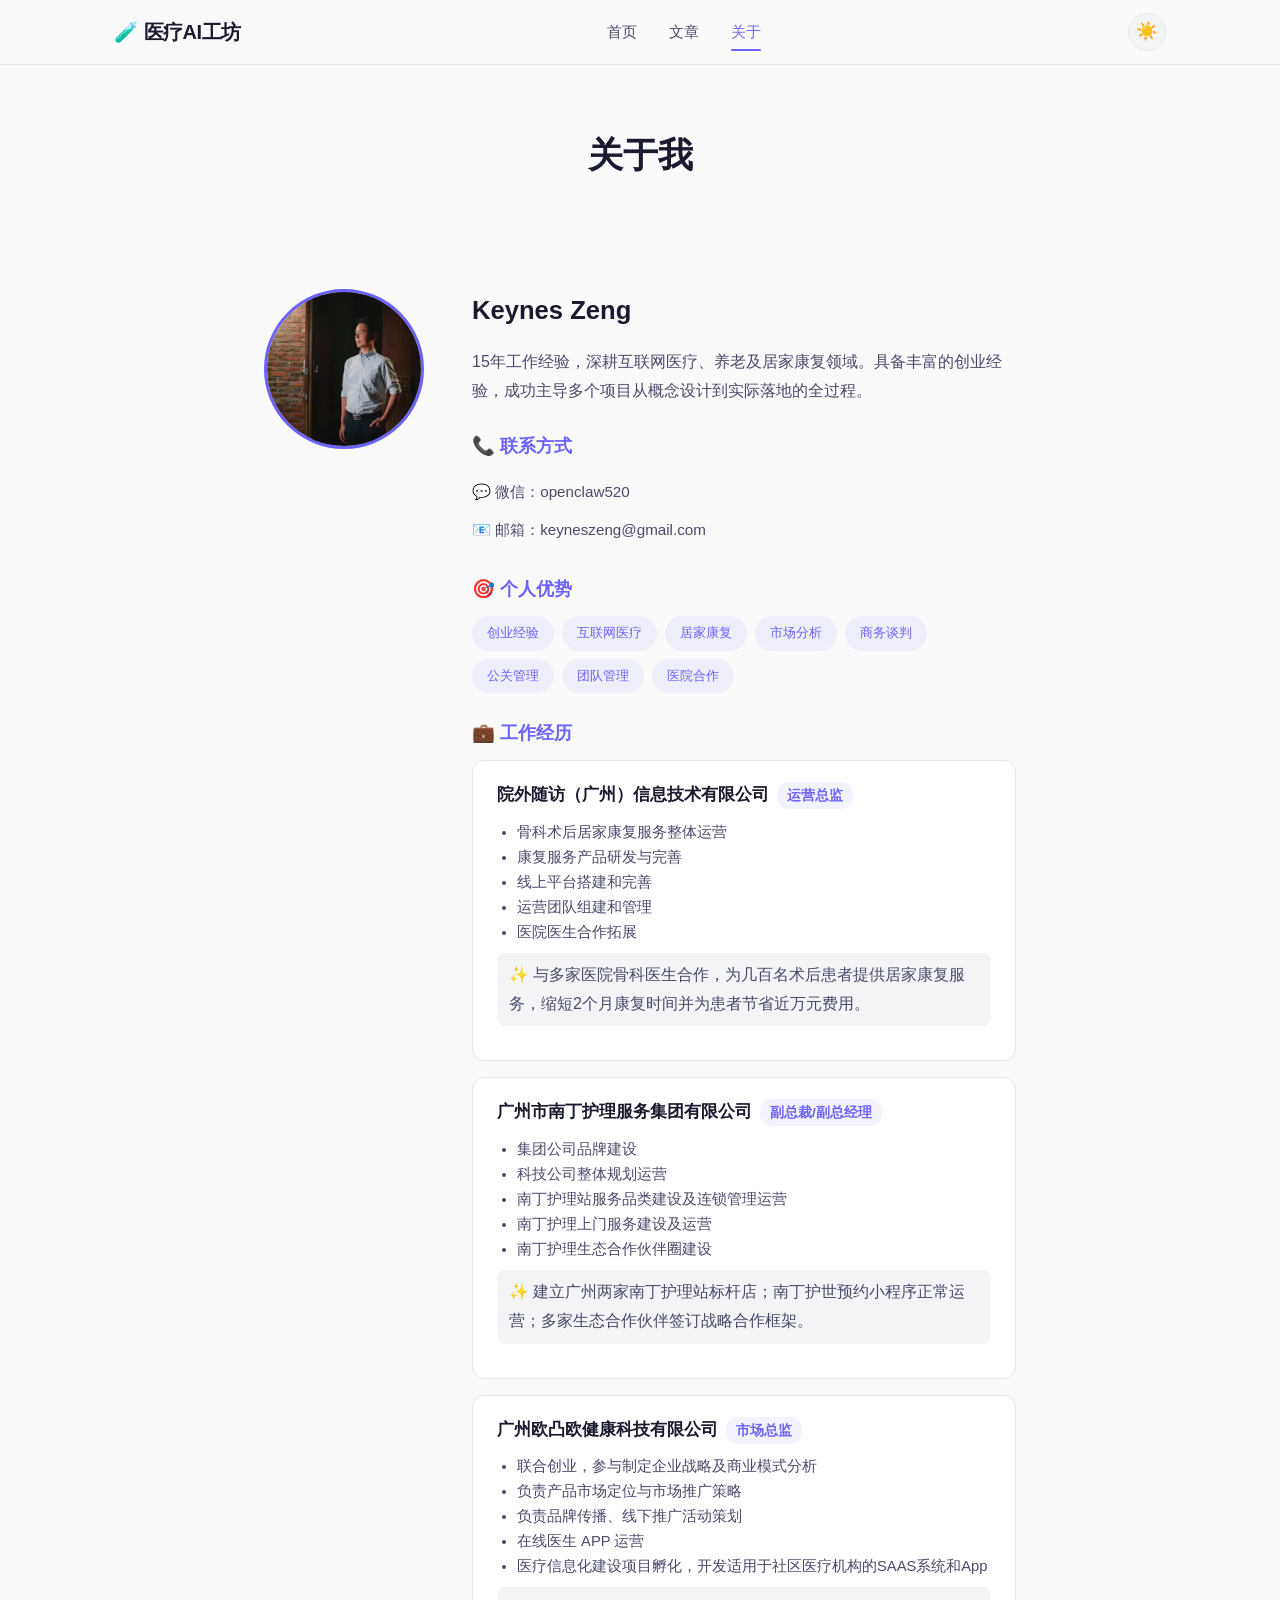
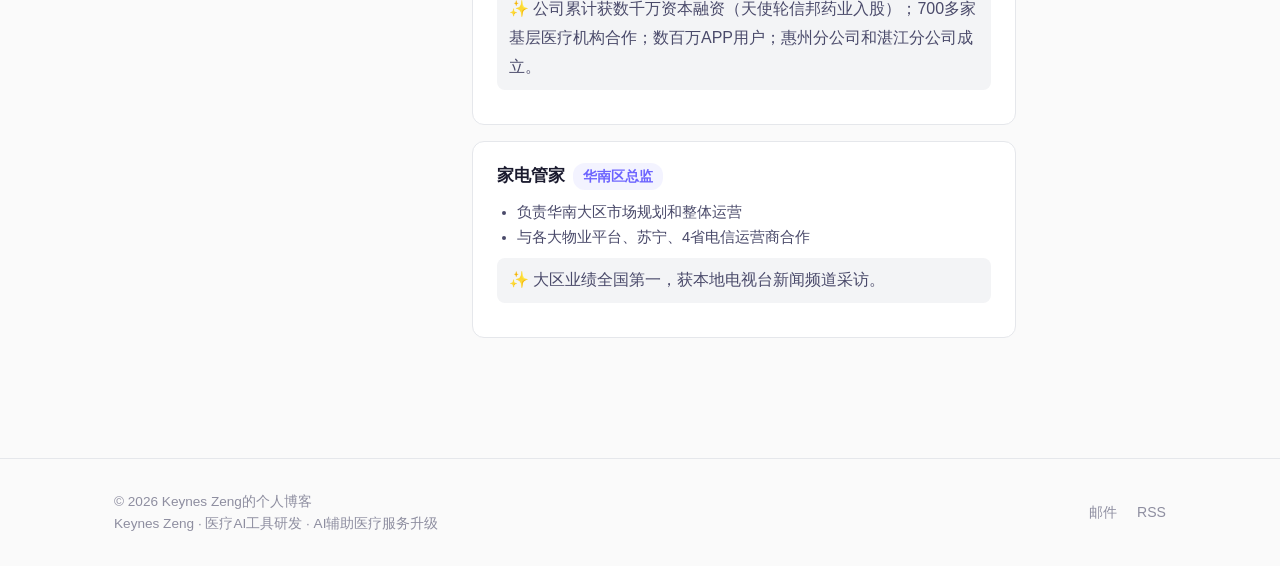
==== commit 367ed323: "style: 更新使命宣言 - 用AI降低医疗门槛 → AI辅助医疗服务升级" ====
--- a/about.html
+++ b/about.html
@@ -149,7 +149,7 @@
         <div class="container footer-inner">
             <div class="footer-info">
                 <p>© <span id="year"></span> Keynes Zeng的个人博客</p>
-                <p>Keynes Zeng · 医疗AI工具研发 · 用AI降低医疗门槛</p>
+                <p>Keynes Zeng · 医疗AI工具研发 · AI辅助医疗服务升级</p>
             </div>
             <div class="footer-links">
                 <a href="mailto:keyneszeng@gmail.com">邮件</a>
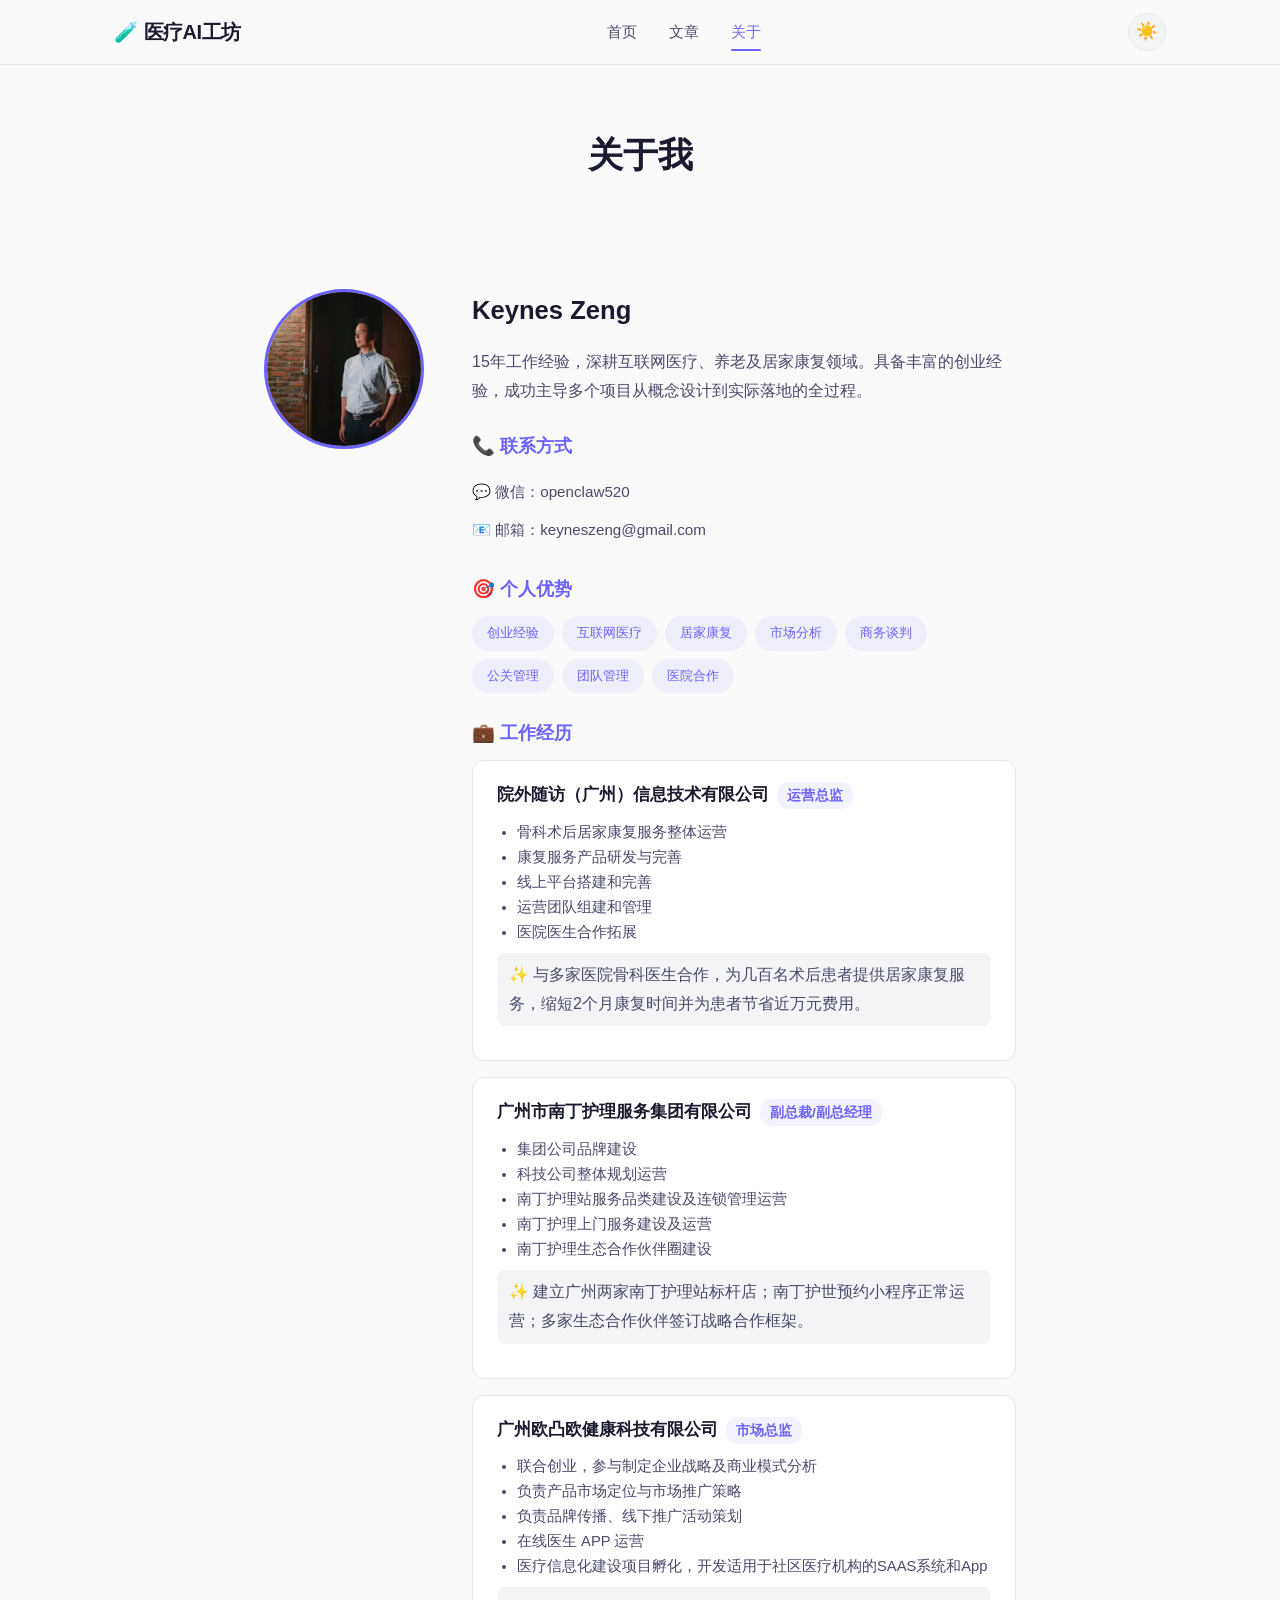
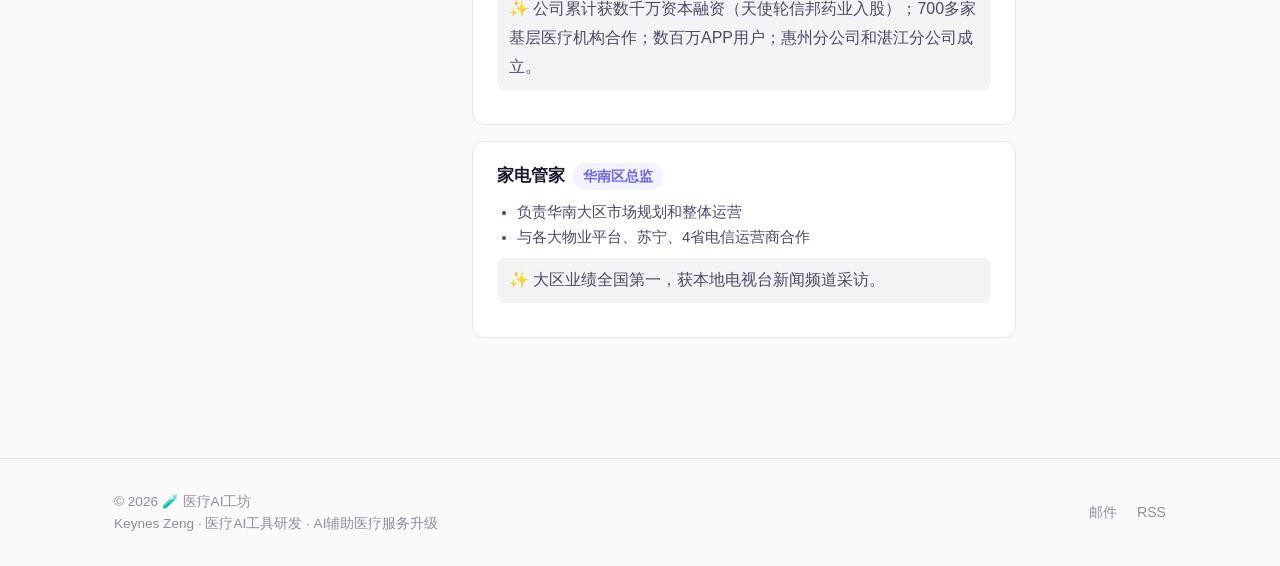
==== commit a0a7afbf: "fix: 全面检查并修复 - 修正破损meta标签、统一品牌名、更新邮箱和GitHub链接" ====
--- a/about.html
+++ b/about.html
@@ -148,7 +148,7 @@
     <footer class="footer">
         <div class="container footer-inner">
             <div class="footer-info">
-                <p>© <span id="year"></span> Keynes Zeng的个人博客</p>
+                <p>© <span id="year"></span> 🧪 医疗AI工坊</p>
                 <p>Keynes Zeng · 医疗AI工具研发 · AI辅助医疗服务升级</p>
             </div>
             <div class="footer-links">
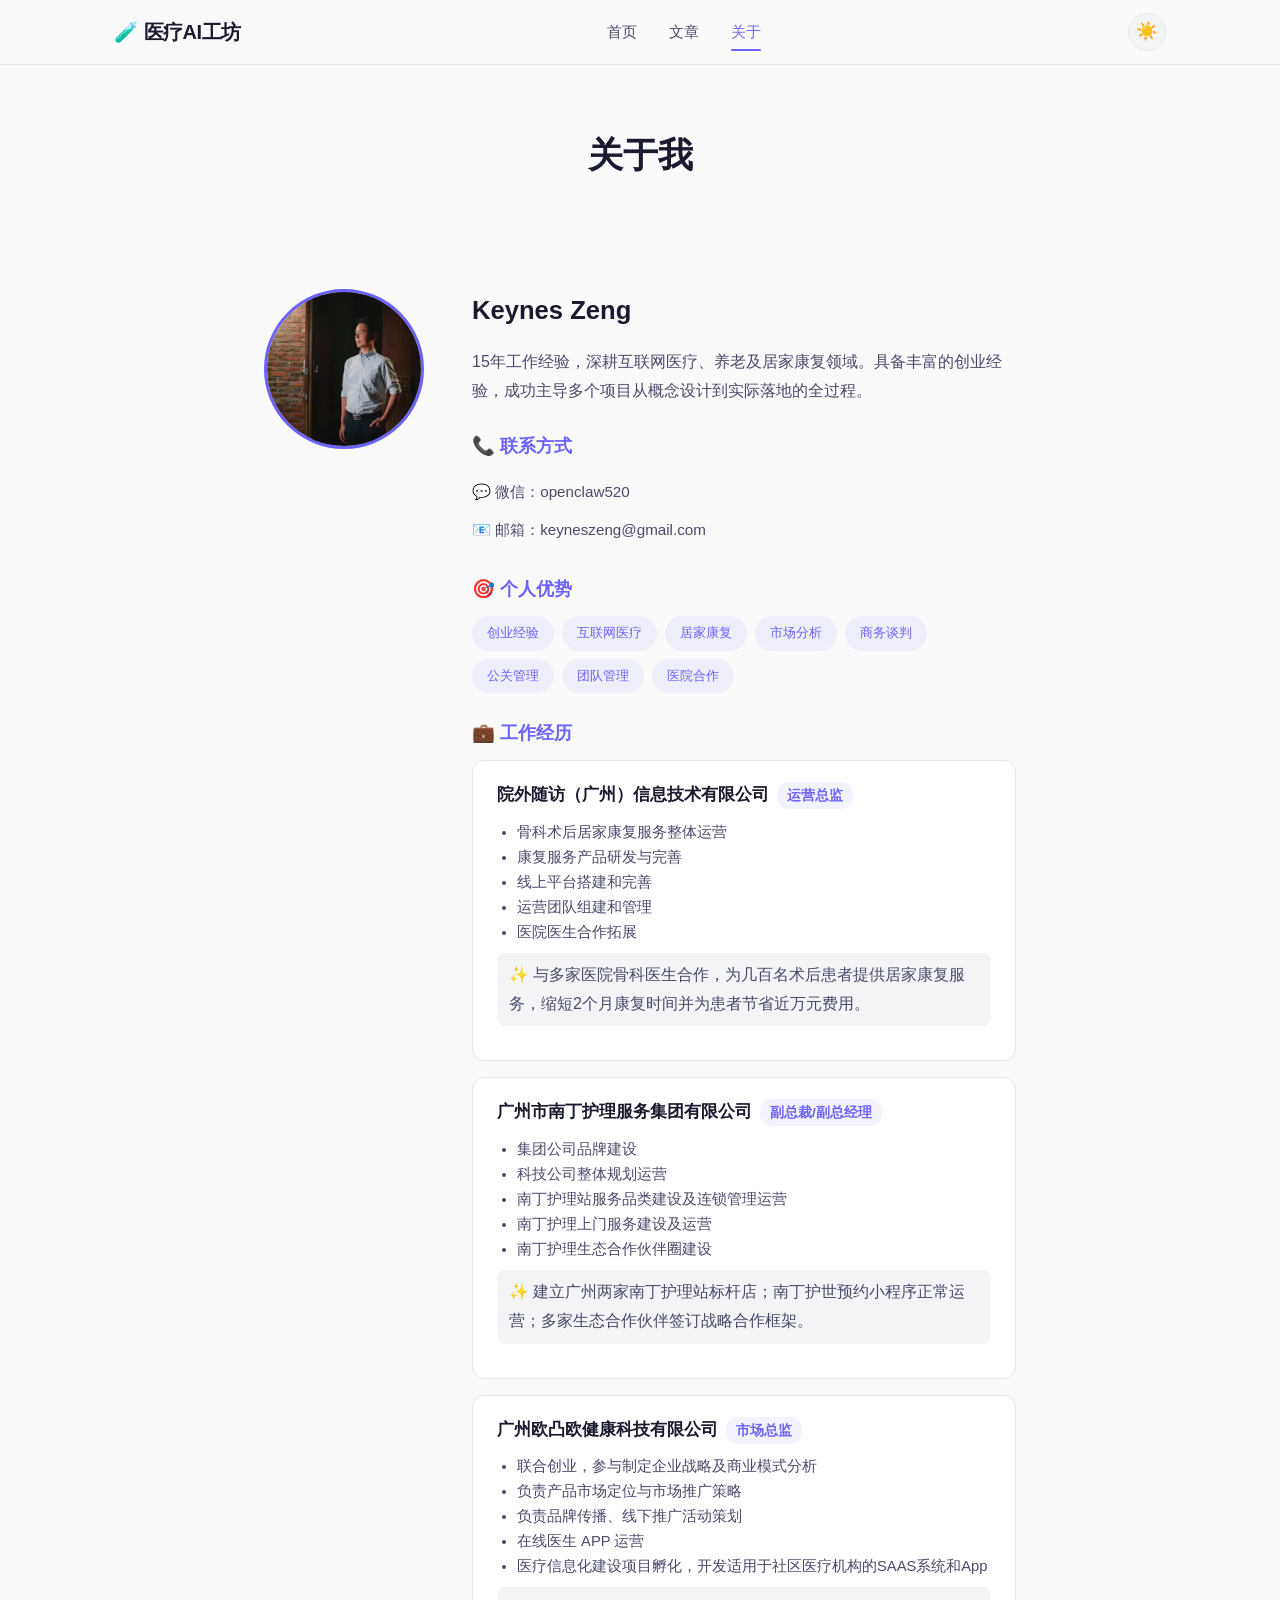
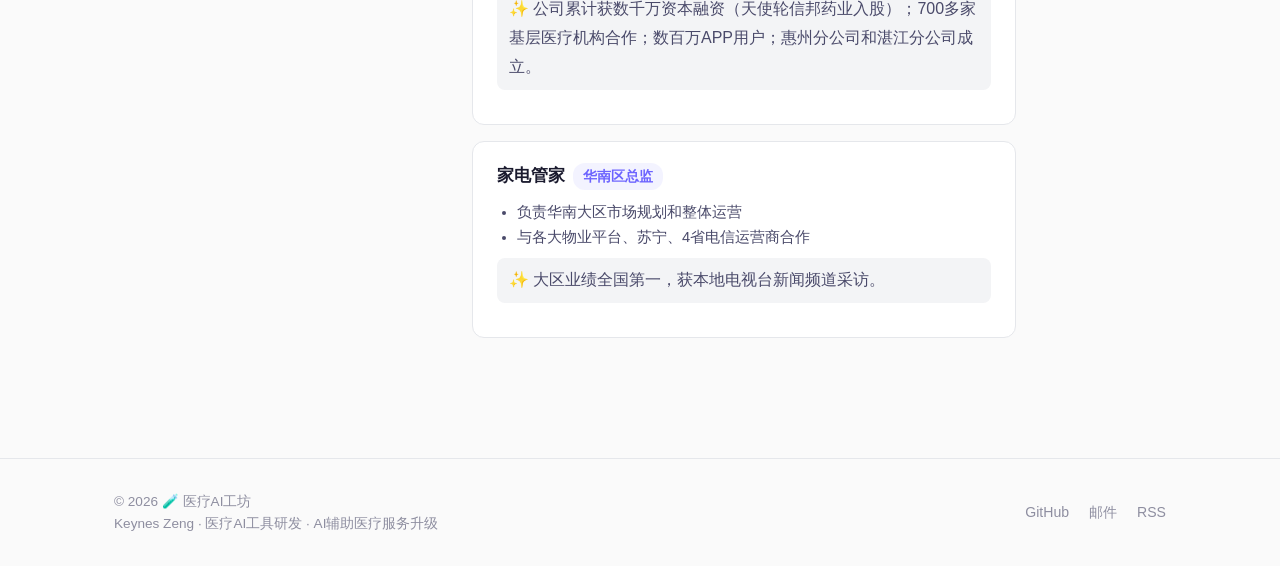
==== commit a42b1535: "fix: 统一所有页面 footer - about.html 添加 GitHub 链接" ====
--- a/about.html
+++ b/about.html
@@ -152,6 +152,7 @@
                 <p>Keynes Zeng · 医疗AI工具研发 · AI辅助医疗服务升级</p>
             </div>
             <div class="footer-links">
+                <a href="https://github.com/keyneszeng" target="_blank" rel="noopener">GitHub</a>
                 <a href="mailto:keyneszeng@gmail.com">邮件</a>
                 <a href="#">RSS</a>
             </div>
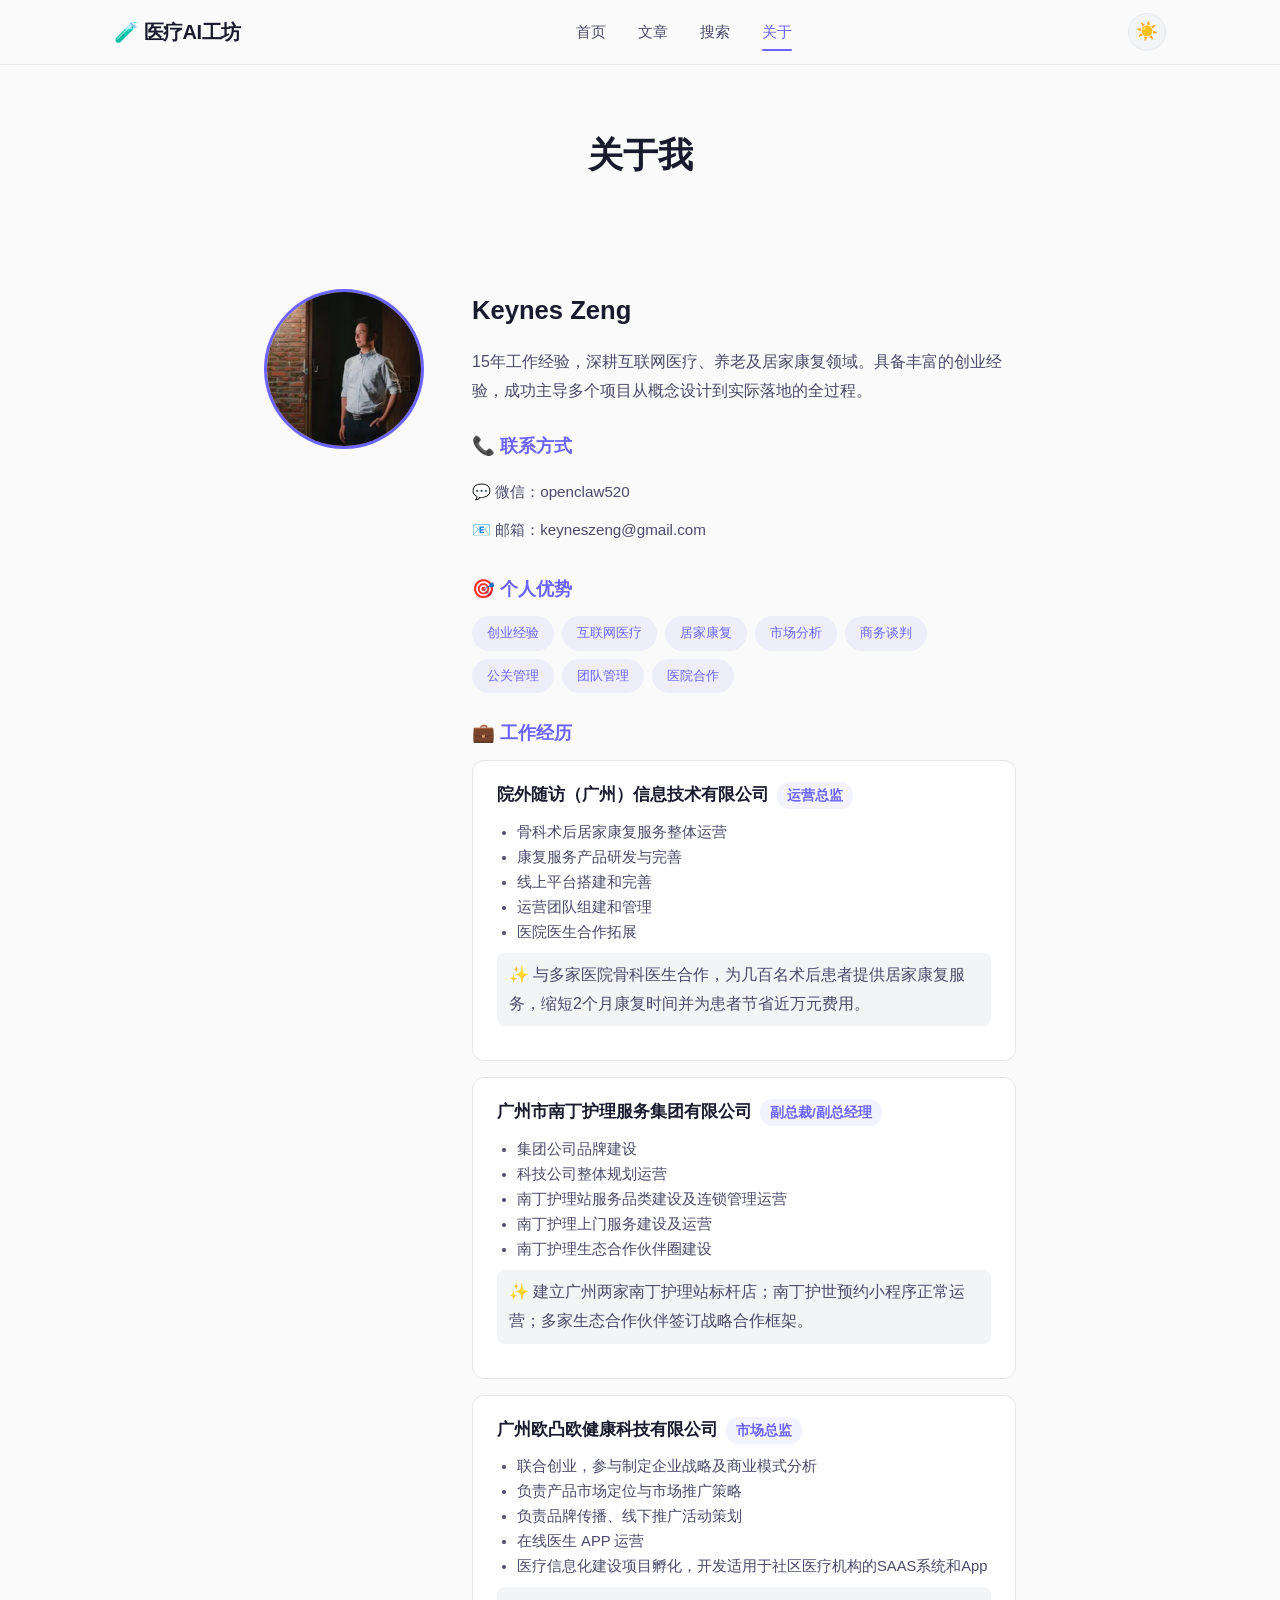
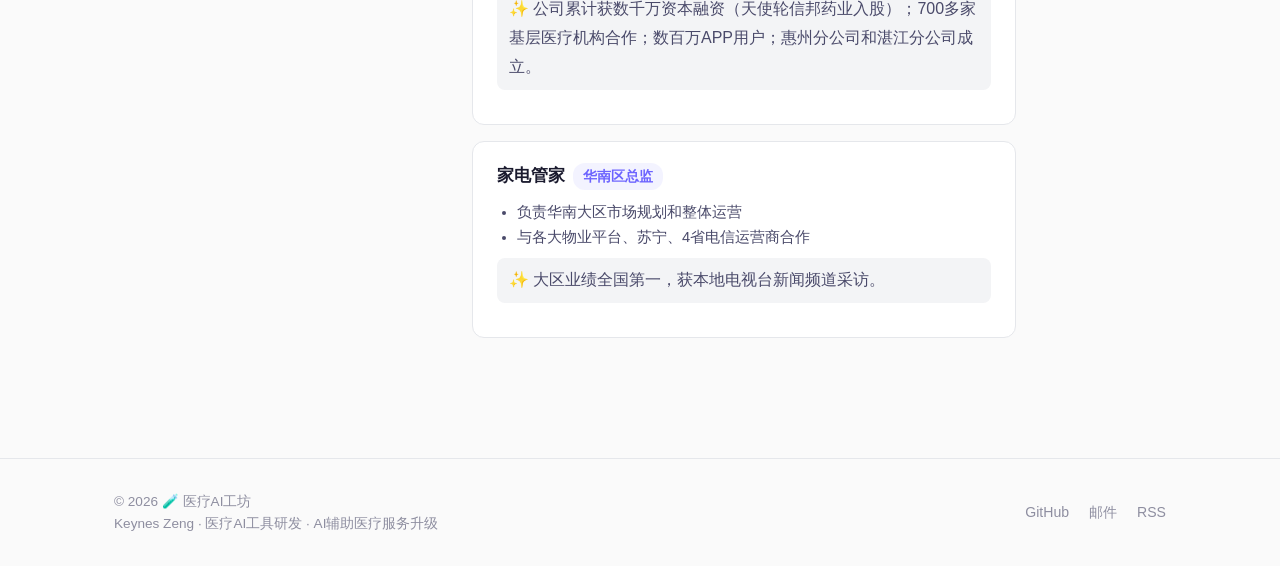
==== commit 11ff7d29: "feat: 添加搜索页面和RSS订阅 - 支持全文搜索、关键词高亮、搜索结果排序" ====
--- a/about.html
+++ b/about.html
@@ -33,6 +33,7 @@
             <nav class="nav">
                 <a href="/" class="nav-link">首页</a>
                 <a href="/blog.html" class="nav-link">文章</a>
+                <a href="/search.html" class="nav-link">搜索</a>
                 <a href="/about.html" class="nav-link active">关于</a>
             </nav>
             <button id="themeToggle" class="theme-toggle" aria-label="切换主题">
@@ -46,6 +47,7 @@
         <nav class="mobile-nav" id="mobileNav">
             <a href="/" class="nav-link">首页</a>
             <a href="/blog.html" class="nav-link">文章</a>
+            <a href="/search.html" class="nav-link">搜索</a>
             <a href="/about.html" class="nav-link active">关于</a>
         </nav>
     </header>
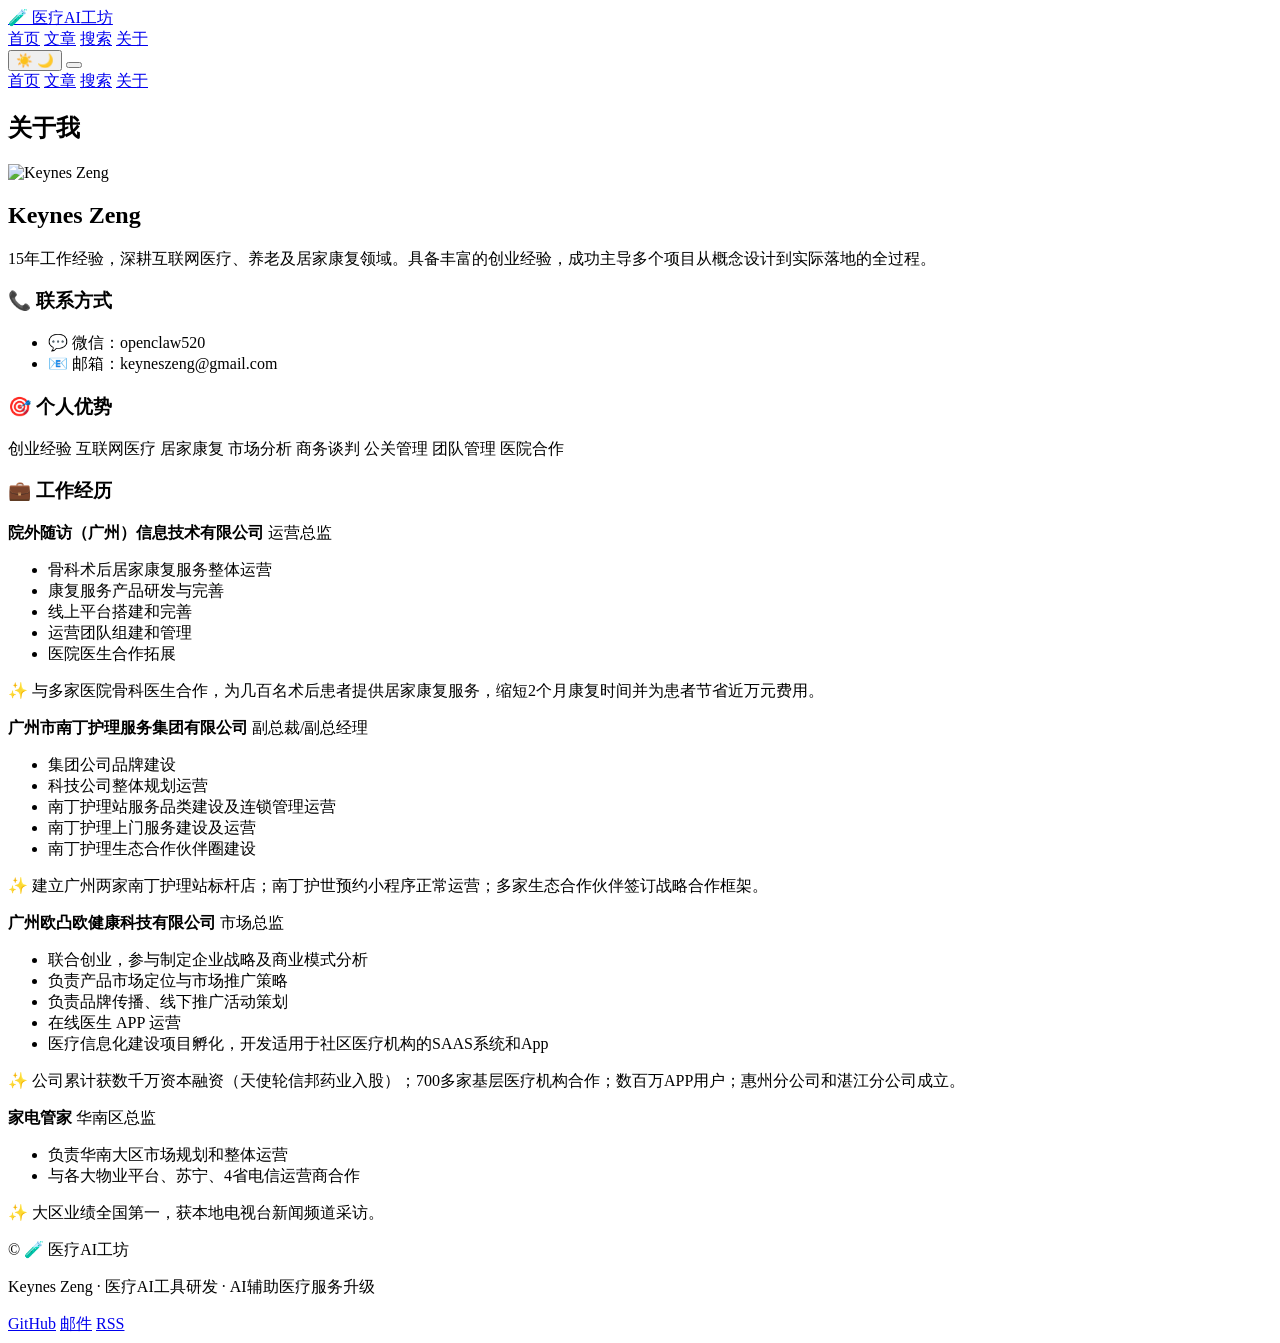
==== commit 6e56b738: "fix: 添加<base>标签解决子路径URL 404问题" ====
--- a/about.html
+++ b/about.html
@@ -2,6 +2,7 @@
 <html lang="zh-CN">
 <head>
     <meta charset="UTF-8">
+    <base href="/keyneszeng/">
     <meta name="viewport" content="width=device-width, initial-scale=1.0">
     <title>关于我 | 医疗AI工坊</title>
         <meta name="description" content="Keynes Zeng - 医疗AI工具研发者。已打造USB-OpenMed病历脱敏系统、执医24项AI评分框架，持续探索AI+医疗应用。">
